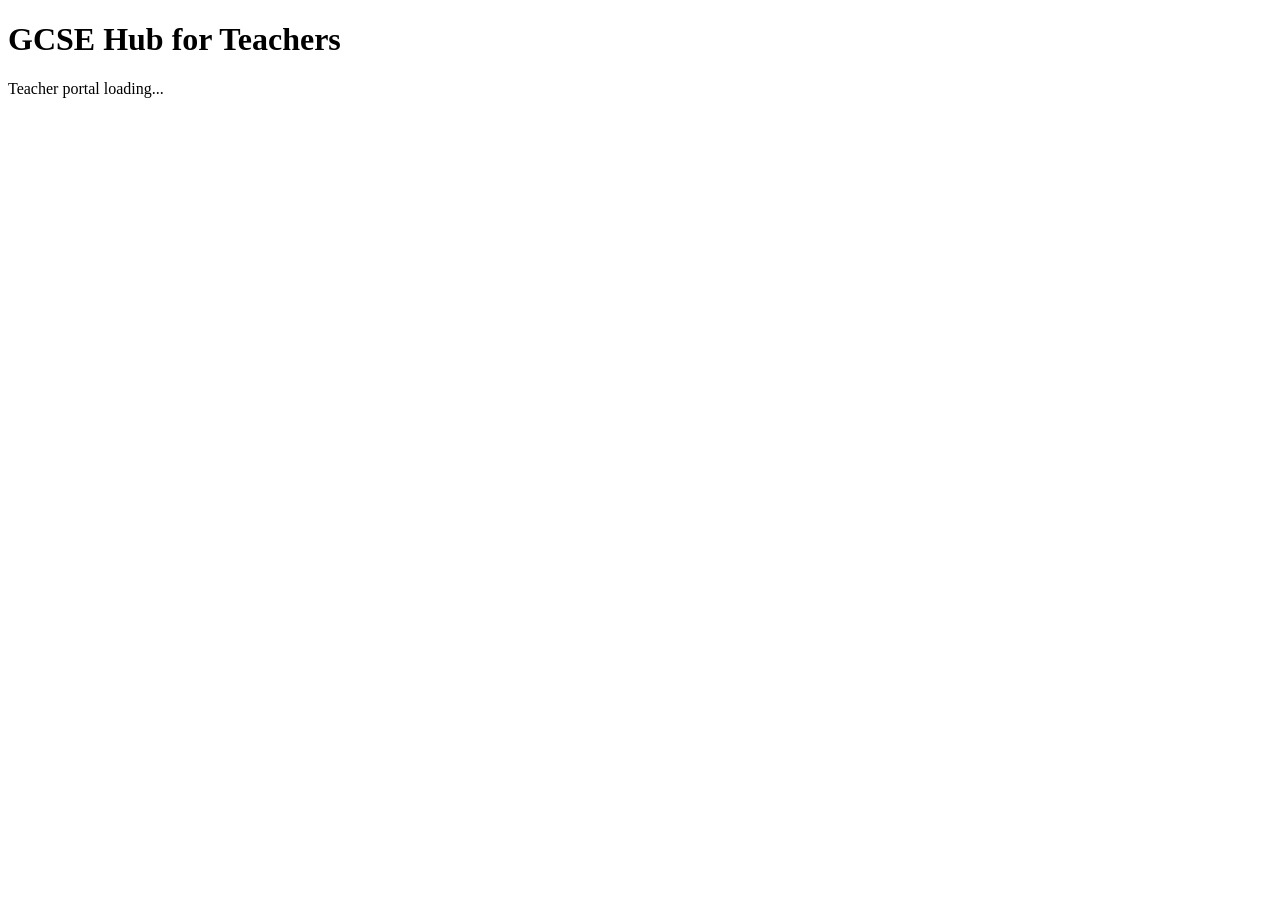
==== index.html @ e3229ce3 "Create index.html" ====
<!DOCTYPE html>
<html lang="en">
<head>
    <meta charset="UTF-8">
    <meta name="viewport" content="width=device-width, initial-scale=1.0">

    <title>GCSE Hub for Teachers</title>
</head>

<body>

    <main>
        <h1>GCSE Hub for Teachers</h1>
        <p>Teacher portal loading...</p>
    </main>

</body>
</html>
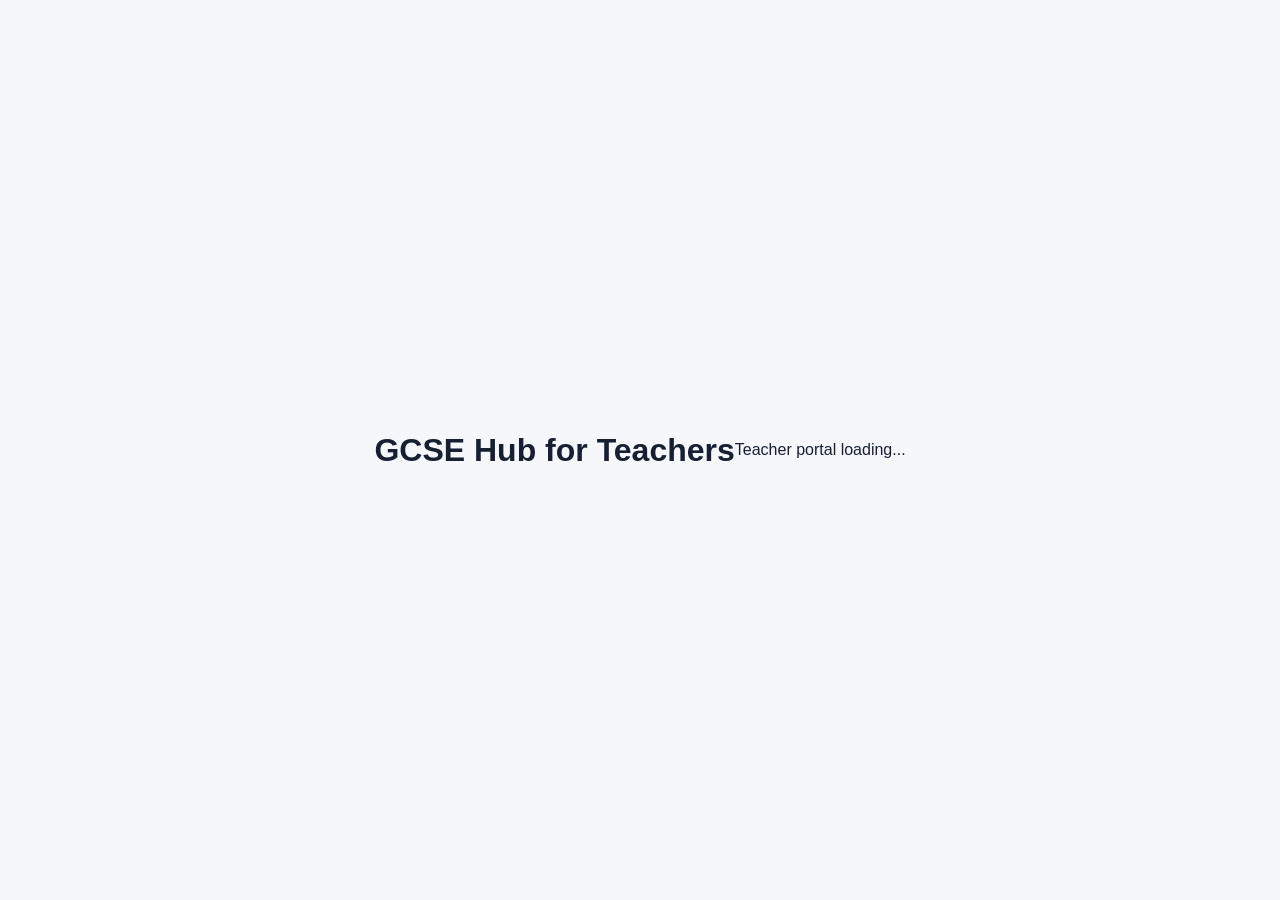
==== commit 0593c49c: "Update index.html" ====
--- a/index.html
+++ b/index.html
@@ -5,8 +5,8 @@
     <meta name="viewport" content="width=device-width, initial-scale=1.0">
 
     <title>GCSE Hub for Teachers</title>
+    <link rel="stylesheet" href="css/style.css">
 </head>
-
 <body>
 
     <main>
--- a/css/style.css
+++ b/css/style.css
@@ -0,0 +1,14 @@
+body {
+    margin: 0;
+    font-family: Arial, sans-serif;
+    background: #f5f7fb;
+    color: #172033;
+}
+
+main {
+    min-height: 100vh;
+    display: flex;
+    align-items: center;
+    justify-content: center;
+    text-align: center;
+}
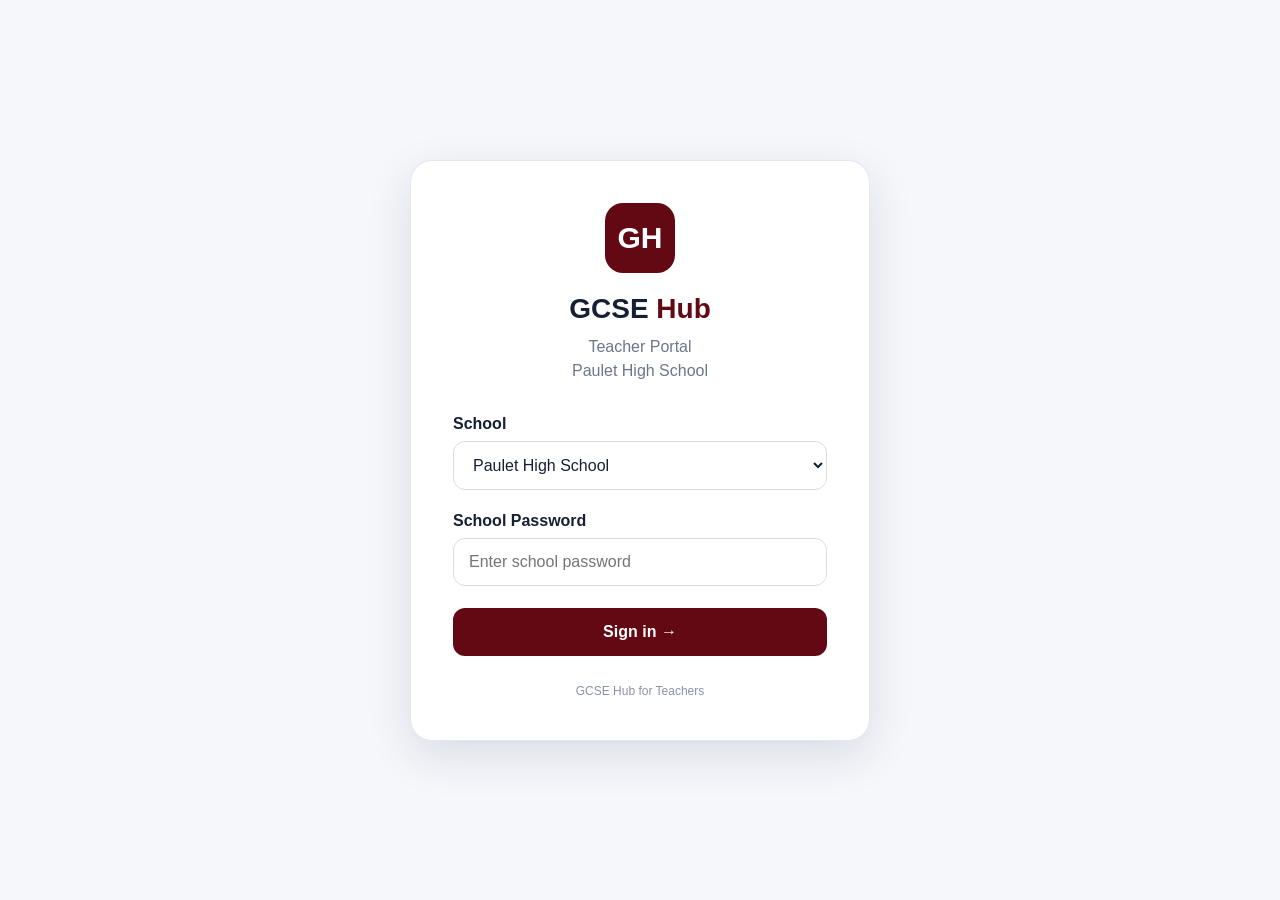
==== commit 215af6af: "Update index.html" ====
--- a/index.html
+++ b/index.html
@@ -1,18 +1,25 @@
 <!DOCTYPE html>
 <html lang="en">
+
 <head>
     <meta charset="UTF-8">
-    <meta name="viewport" content="width=device-width, initial-scale=1.0">
+    <meta
+        name="viewport"
+        content="width=device-width, initial-scale=1.0"
+    >
 
     <title>GCSE Hub for Teachers</title>
-    <link rel="stylesheet" href="css/style.css">
+
+    <script>
+        window.location.replace("login.html");
+    </script>
+
 </head>
+
 <body>
 
-    <main>
-        <h1>GCSE Hub for Teachers</h1>
-        <p>Teacher portal loading...</p>
-    </main>
+    <p>Opening GCSE Hub for Teachers…</p>
 
 </body>
+
 </html>
